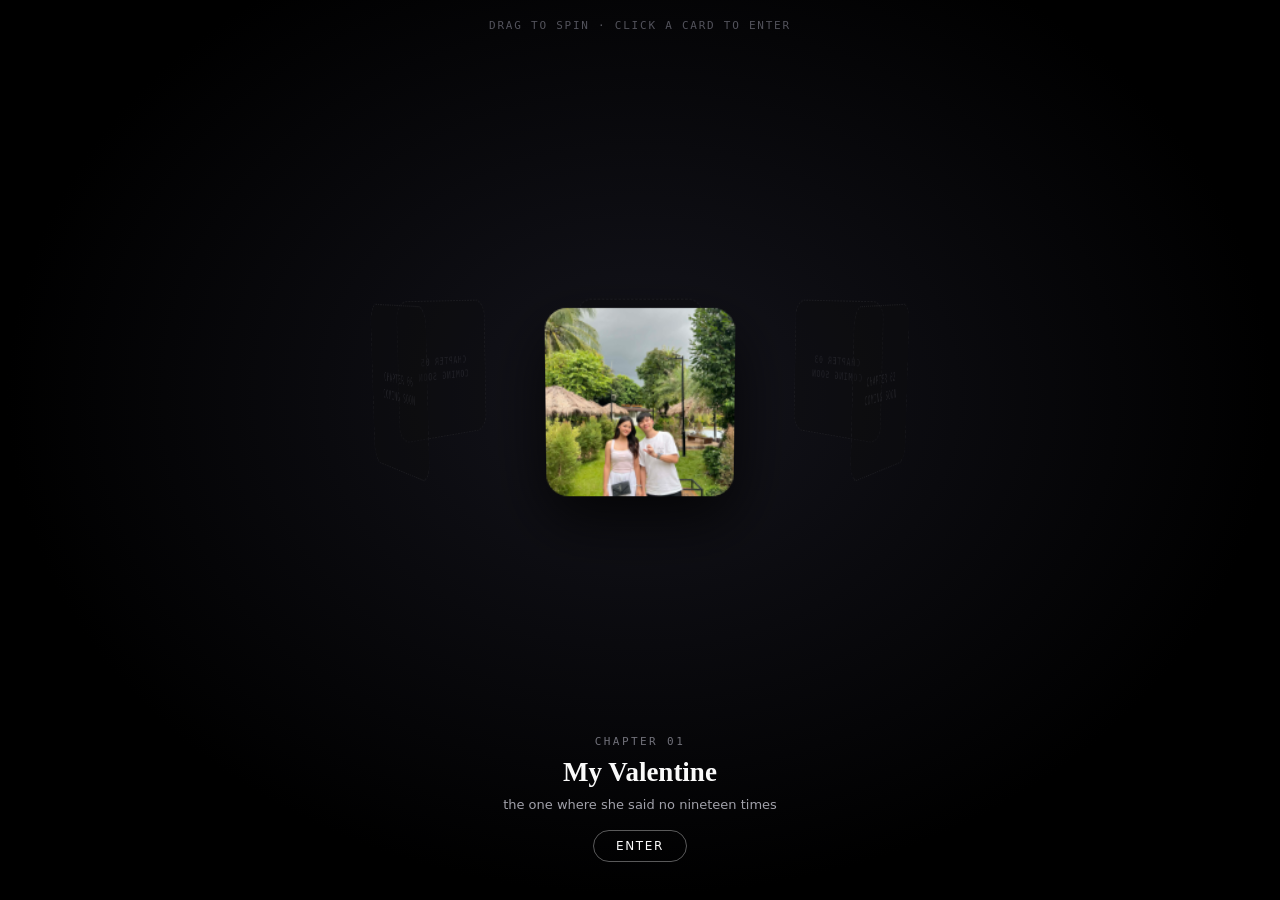
==== index.html @ c12fdde9 "feat: add chapter hub with static ring carousel" ====
<!DOCTYPE html>
<html lang="th">
<head>
  <meta charset="utf-8" />
  <meta name="viewport" content="width=device-width, initial-scale=1, maximum-scale=1" />
  <title>Chapters</title>
  <link rel="stylesheet" href="shared/base.css" />
</head>
<body>
  <main class="hub">
    <p class="hub-hint" id="hint">drag to spin &middot; click a card to enter</p>

    <div class="stage" id="stage">
      <div class="ring" id="ring"></div>
    </div>

    <div class="focus">
      <p class="focus-num" id="focusNum"></p>
      <h1 class="focus-name" id="focusName"></h1>
      <p class="focus-sub" id="focusSub"></p>
      <a class="focus-enter" id="focusEnter" href="#">Enter</a>
    </div>
  </main>

  <div class="fade" id="fade"></div>

  <script src="chapters.js"></script>
  <script src="shared/ring.js"></script>
  <script src="shared/hub.js"></script>
</body>
</html>
---- shared/base.css ----
:root {
  --card: 150px;
  --ink: #fafafa;
  --dim: #a1a1aa;
  --faint: #52525b;
}

* { box-sizing: border-box; }

html, body {
  margin: 0;
  height: 100%;
  background: #000;
  color: var(--ink);
  font-family: ui-sans-serif, system-ui, -apple-system, "Helvetica Neue", sans-serif;
  overscroll-behavior: none;
}

.hub {
  position: relative;
  height: 100%;
  overflow: hidden;
  background: radial-gradient(ellipse at 50% 44%, #14141c 0%, #000 70%);
}

.hub-hint {
  position: absolute;
  top: 20px;
  left: 0;
  right: 0;
  text-align: center;
  margin: 0;
  font: 400 11px/1 ui-monospace, monospace;
  color: var(--faint);
  letter-spacing: 0.16em;
  text-transform: uppercase;
}

.stage {
  position: absolute;
  inset: 0;
  perspective: 1200px;
  touch-action: none;          /* we handle drag ourselves */
  cursor: grab;
}
.stage:active { cursor: grabbing; }

.ring {
  position: absolute;
  top: 42%;
  left: 50%;
  width: 0;
  height: 0;
  transform-style: preserve-3d;
}

.card {
  position: absolute;
  width: var(--card);
  height: var(--card);
  top: calc(var(--card) / -2);
  left: calc(var(--card) / -2);
  border-radius: 18px;
  overflow: hidden;
  box-shadow: 0 20px 50px rgba(0, 0, 0, 0.8);
  background: #0e0e14;
  display: block;
  text-decoration: none;
  transition: opacity 0.25s ease, filter 0.25s ease;
}

.card img {
  width: 100%;
  height: 100%;
  object-fit: cover;
  display: block;
}

/* Cards rotated away from the viewer recede. Set by hub.js. */
.card[data-back="true"] { opacity: 0.45; filter: brightness(0.65) saturate(0.8); }

.card--ghost {
  border: 1.5px dashed rgba(255, 255, 255, 0.22);
  box-shadow: none;
  display: flex;
  align-items: center;
  justify-content: center;
  cursor: default;
}

.card--ghost span {
  font: 500 11px/1.5 ui-monospace, monospace;
  color: var(--faint);
  letter-spacing: 0.12em;
  text-transform: uppercase;
  text-align: center;
  padding: 0 14px;
}

.focus {
  position: absolute;
  left: 0;
  right: 0;
  bottom: 38px;
  text-align: center;
  pointer-events: none;
}
.focus > * { pointer-events: auto; }

.focus-num {
  margin: 0;
  font: 500 11px/1 ui-monospace, monospace;
  color: #71717a;
  letter-spacing: 0.22em;
}

.focus-name {
  margin: 9px 0 6px;
  font: 600 27px/1.25 ui-serif, Georgia, serif;
  color: var(--ink);
}

.focus-sub {
  margin: 0;
  font: 400 13px/1.4 ui-sans-serif, system-ui;
  color: var(--dim);
}

.focus-enter {
  display: inline-block;
  margin-top: 16px;
  padding: 9px 22px;
  border: 1px solid rgba(255, 255, 255, 0.35);
  border-radius: 999px;
  font: 500 12px/1 ui-sans-serif, system-ui;
  color: var(--ink);
  text-decoration: none;
  letter-spacing: 0.14em;
  text-transform: uppercase;
  transition: background 0.2s ease;
}
.focus-enter:hover { background: rgba(255, 255, 255, 0.12); }
.focus-enter[hidden] { display: none; }

.card:focus-visible,
.focus-enter:focus-visible {
  outline: 2px solid #a78bfa;
  outline-offset: 3px;
}

.fade {
  position: fixed;
  inset: 0;
  background: #000;
  opacity: 0;
  pointer-events: none;
  transition: opacity 0.45s ease;
  z-index: 100;
}
.fade[data-on="true"] { opacity: 1; }

@media (max-width: 620px) {
  :root { --card: 108px; }
  .focus-name { font-size: 21px; }
  .focus-sub { font-size: 12px; padding: 0 24px; }
}

@media (prefers-reduced-motion: reduce) {
  .card, .fade, .focus-enter { transition: none; }
  .ring { transition: none !important; }
}
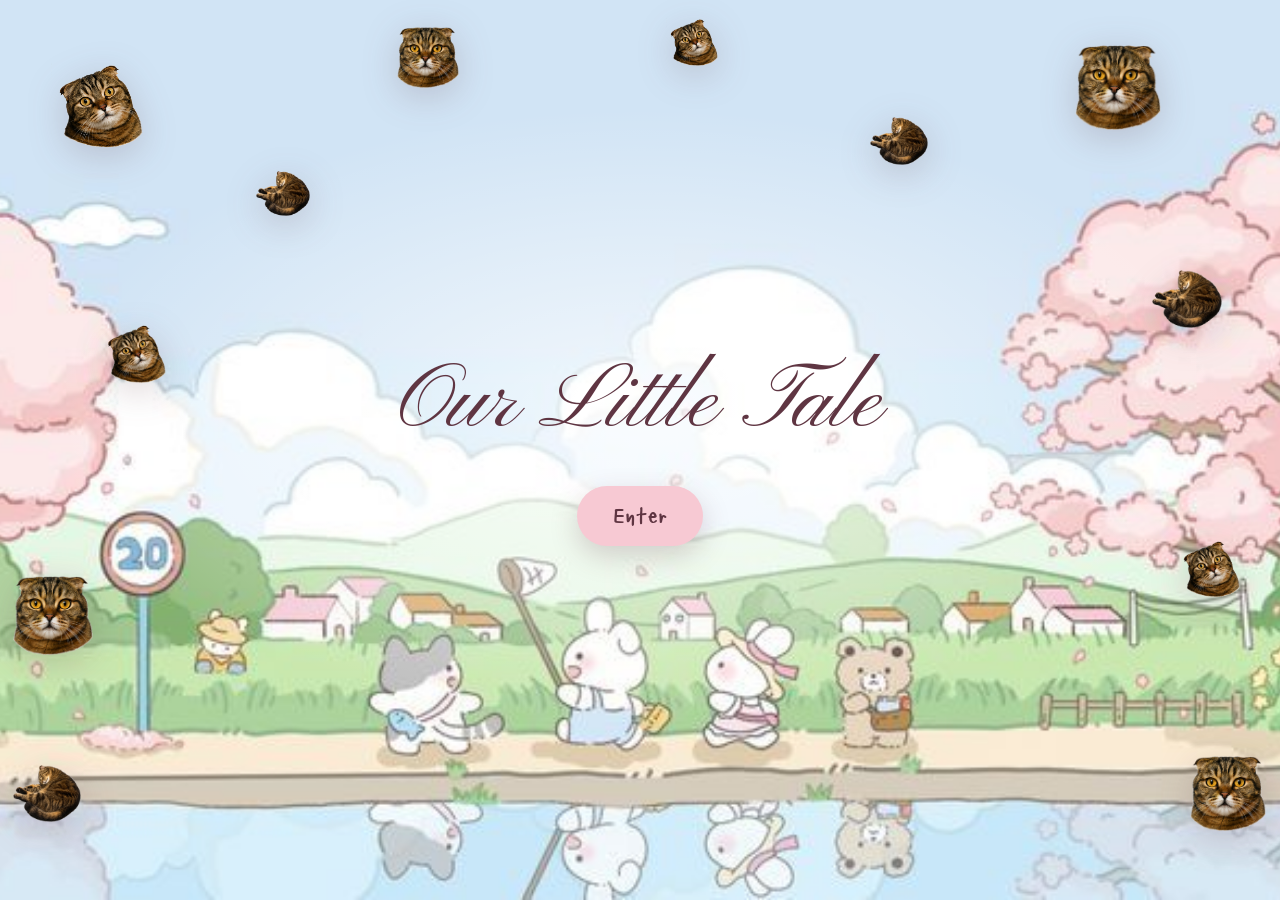
==== commit 43045a7a: "Rename chapter 2 to bring-m-home, add camera/webcam ending, reorganize assets Replaces the old 02-bi" ====
--- a/index.html
+++ b/index.html
@@ -4,17 +4,35 @@
   <meta charset="utf-8" />
   <meta name="viewport" content="width=device-width, initial-scale=1, maximum-scale=1" />
   <title>Chapters</title>
-  <link rel="stylesheet" href="shared/base.css" />
+  <script>
+    // Chapter 2's ending cuts here mid-flash (full white, held) rather than
+    // fading back down first — a real page load can't animate through the
+    // navigation itself, so #returnFlash starts pre-painted opaque (see
+    // base.css) and hub.js fades IT down instead once the hub underneath is
+    // ready, continuing the same flash rather than cutting hard into a dark
+    // hub. Every other visit needs that overlay gone before first paint, not
+    // faded — this has to run before body parses, or the hub would flash
+    // visible for a frame first either way.
+    var mbFromFlash = false;
+    try { mbFromFlash = window.sessionStorage.getItem("mybabe:fromFlash") === "1"; } catch (e) { /* storage unavailable */ }
+    if (!mbFromFlash) document.documentElement.classList.add("mb-no-return-flash");
+  </script>
+  <link rel="stylesheet" href="shared/fonts.css?v=full-restore" />
+  <link rel="stylesheet" href="shared/base.css?v=return-flash-long" />
+  <link rel="stylesheet" href="shared/prepage.css?v=full-restore" />
 </head>
 <body>
   <main class="hub">
-    <p class="hub-hint" id="hint">drag to spin &middot; click a card to enter</p>
+    <div class="hub-backdrop" data-layer="0" aria-hidden="true"></div>
+    <div class="hub-backdrop" data-layer="1" aria-hidden="true"></div>
+
+    <p class="hub-hint" id="hint">เลื่อนด้วย &larr; &rarr; &middot; กด Enter เพื่อเปิด</p>
 
     <div class="stage" id="stage">
       <div class="ring" id="ring"></div>
     </div>
 
-    <div class="focus">
+    <div class="focus" id="chapterSplash" aria-live="polite">
       <p class="focus-num" id="focusNum"></p>
       <h1 class="focus-name" id="focusName"></h1>
       <p class="focus-sub" id="focusSub"></p>
@@ -22,10 +40,25 @@
     </div>
   </main>
 
+  <button class="music" id="musicBtn" type="button" aria-pressed="false"
+          aria-label="เปิดเพลง">&#128266;</button>
+
+  <div class="prepage" id="prepage" hidden>
+    <div class="prepage-art" aria-hidden="true"></div>
+    <div class="prepage-cats" id="prepageCats" aria-hidden="true"></div>
+    <div class="prepage-inner">
+      <h1 class="prepage-title">Our Little Tale</h1>
+      <button class="prepage-btn" id="prepageBtn" type="button">Enter</button>
+    </div>
+  </div>
+
   <div class="fade" id="fade"></div>
+  <div class="return-flash" id="returnFlash"></div>
 
-  <script src="chapters.js"></script>
-  <script src="shared/ring.js"></script>
-  <script src="shared/hub.js"></script>
+  <script src="chapters.js?v=full-restore"></script>
+  <script src="shared/ring.js?v=chapter2-sunset"></script>
+  <script src="shared/hub.js?v=return-flash-long"></script>
+  <script src="shared/music.js?v=full-restore"></script>
+  <script src="shared/prepage.js?v=normal-ting"></script>
 </body>
 </html>
--- a/shared/fonts.css
+++ b/shared/fonts.css
@@ -0,0 +1,68 @@
+/*
+ * Two display faces, split by script: Pinyon Script for Latin, iannnnn-DOG for
+ * Thai. Both are scoped with `unicode-range`, so a heading mixing English and
+ * Thai picks the right face per glyph automatically and neither stack needs to
+ * know which language a title happens to be in.
+ *
+ * Pinyon Script is self-hosted rather than linked from Google's CDN: the page
+ * then works with no network and makes no third-party request. Taken from Google
+ * Fonts (the canonical source for it) under the SIL Open Font License — see
+ * fonts/OFL.txt.
+ */
+@font-face {
+  font-family: "Pinyon Script";
+  src: url("fonts/pinyon-script-latin.woff2") format("woff2");
+  font-weight: 400;
+  font-style: normal;
+  font-display: swap;
+  unicode-range: U+0000-00FF, U+0131, U+0152-0153, U+02BB-02BC, U+02C6, U+02DA,
+                 U+02DC, U+2000-206F, U+2122, U+2212, U+FEFF, U+FFFD;
+}
+
+@font-face {
+  font-family: "Pinyon Script";
+  src: url("fonts/pinyon-script-latin-ext.woff2") format("woff2");
+  font-weight: 400;
+  font-style: normal;
+  font-display: swap;
+  unicode-range: U+0100-02BA, U+02BD-02C5, U+02C7-02CC, U+02CE-02D7, U+02DD-02FF,
+                 U+1E00-1E9F, U+1EF2-1EFF, U+2020, U+20A0-20AB, U+20AD-20C0,
+                 U+2113, U+2C60-2C7F, U+A720-A7FF;
+}
+
+/*
+ * Thai display face: iannnnn-DOG (หมา), from f0nt.com. Converted from the
+ * released ttf to woff2, which halved it — 115KB to 46KB per weight.
+ *
+ * Two static weights, declared separately. NOT one face with `font-weight: 400
+ * 700`: that syntax describes a variable font's axis, and claiming a range a
+ * static file does not have makes the browser synthesise the weights it was
+ * promised instead of using the real Bold that shipped alongside.
+ *
+ * `unicode-range` covers Latin AND Thai, because iannnnn-DOG ships all 95 Basic
+ * Latin glyphs — so a line like "กด spacebar" is one typeface throughout instead
+ * of Thai in a handwritten face and the English word in the system sans.
+ *
+ * The hub's title is unaffected: Pinyon Script sits BEFORE iannnnn-DOG in
+ * --serif, so it still claims Latin there. Order in the stack decides, not this.
+ *
+ * The released zip also has a Light weight, not shipped here — nothing on the
+ * site asks for 300, and it would be a third file downloaded for nothing.
+ */
+@font-face {
+  font-family: "iannnnn-DOG";
+  src: url("fonts/iannnnn-DOG-regular.woff2") format("woff2");
+  font-weight: 400;
+  font-style: normal;
+  font-display: swap;
+  unicode-range: U+0020-00FF, U+0E00-0E7F;
+}
+
+@font-face {
+  font-family: "iannnnn-DOG";
+  src: url("fonts/iannnnn-DOG-bold.woff2") format("woff2");
+  font-weight: 700;
+  font-style: normal;
+  font-display: swap;
+  unicode-range: U+0020-00FF, U+0E00-0E7F;
+}
--- a/shared/base.css
+++ b/shared/base.css
@@ -1,8 +1,16 @@
 :root {
-  --card: 150px;
-  --ink: #fafafa;
-  --dim: #a1a1aa;
-  --faint: #52525b;
+  --card: 220px;
+  --bg: #fff8de;
+  --brand: #b3ebf2;
+  --brand-alt: #ffc5d3;
+  --ink: #0e5a66;
+  --dim: rgba(14, 90, 102, 0.82);
+  --faint: rgba(14, 90, 102, 0.62);
+  --panel: rgba(179, 235, 242, 0.35);
+  --exit: #0b1020;
+  --serif: "Pinyon Script", "iannnnn-DOG", ui-serif, Georgia, "Noto Serif Thai", serif;
+  --sans: "iannnnn-DOG", ui-sans-serif, system-ui, -apple-system, "Noto Sans Thai", sans-serif;
+  --backdrop-fade: 1400ms;
 }
 
 * { box-sizing: border-box; }
@@ -10,9 +18,9 @@
 html, body {
   margin: 0;
   height: 100%;
-  background: #000;
-  color: var(--ink);
-  font-family: ui-sans-serif, system-ui, -apple-system, "Helvetica Neue", sans-serif;
+  background: var(--bg);
+  color: var(--ink);
+  font-family: var(--sans);
   overscroll-behavior: none;
 }
 
@@ -20,16 +28,36 @@
   position: relative;
   height: 100%;
   overflow: hidden;
-  background: radial-gradient(ellipse at 50% 44%, #14141c 0%, #000 70%);
-}
+  background: var(--bg) url("background/default.jpg") center / cover no-repeat;
+}
+
+.hub-backdrop {
+  position: absolute;
+  inset: 0;
+  background-position: center;
+  background-size: cover;
+  background-repeat: no-repeat;
+  opacity: 0;
+  pointer-events: none;
+  transition: opacity var(--backdrop-fade) ease;
+}
+.hub-backdrop[data-on="true"] {
+  opacity: 1;
+}
+.stage { z-index: 2; }
+.hub-hint, .focus { z-index: 3; }
 
 .hub-hint {
   position: absolute;
   top: 20px;
-  left: 0;
-  right: 0;
+  left: 50%;
+  transform: translateX(-50%);
   text-align: center;
   margin: 0;
+  padding: 7px 15px;
+  border-radius: 999px;
+  background: color-mix(in srgb, var(--bg) 76%, transparent);
+  backdrop-filter: blur(6px);
   font: 400 11px/1 ui-monospace, monospace;
   color: var(--faint);
   letter-spacing: 0.16em;
@@ -62,8 +90,8 @@
   left: calc(var(--card) / -2);
   border-radius: 18px;
   overflow: hidden;
-  box-shadow: 0 20px 50px rgba(0, 0, 0, 0.8);
-  background: #0e0e14;
+  box-shadow: 0 14px 34px rgba(20, 60, 70, 0.22);
+  background: #fff;
   display: block;
   text-decoration: none;
   transition: opacity 0.25s ease, filter 0.25s ease;
@@ -77,10 +105,11 @@
 }
 
 /* Cards rotated away from the viewer recede. Set by hub.js. */
-.card[data-back="true"] { opacity: 0.45; filter: brightness(0.65) saturate(0.8); }
+.card[data-back="true"] { opacity: 0.55; filter: saturate(0.72); }
 
 .card--ghost {
-  border: 1.5px dashed rgba(255, 255, 255, 0.22);
+  border: 1.5px dashed color-mix(in srgb, var(--ink) 26%, transparent);
+  background: var(--panel);
   box-shadow: none;
   display: flex;
   align-items: center;
@@ -89,10 +118,9 @@
 }
 
 .card--ghost span {
-  font: 500 11px/1.5 ui-monospace, monospace;
+  font: 500 13px/1.5 var(--sans);
   color: var(--faint);
-  letter-spacing: 0.12em;
-  text-transform: uppercase;
+  letter-spacing: 0.02em;
   text-align: center;
   padding: 0 14px;
 }
@@ -104,6 +132,15 @@
   bottom: 38px;
   text-align: center;
   pointer-events: none;
+  width: fit-content;
+  max-width: min(680px, calc(100vw - 36px));
+  margin: 0 auto;
+  padding: 20px 28px 22px;
+  border-radius: 24px;
+  background: color-mix(in srgb, var(--bg) 58%, transparent);
+  backdrop-filter: blur(6px);
+  opacity: 0;
+  filter: blur(7px);
 }
 .focus > * { pointer-events: auto; }
 
@@ -116,31 +153,49 @@
 
 .focus-name {
   margin: 9px 0 6px;
-  font: 600 27px/1.25 ui-serif, Georgia, serif;
+  font: 600 34px/1.25 var(--serif);
   color: var(--ink);
 }
 
 .focus-sub {
   margin: 0;
-  font: 400 13px/1.4 ui-sans-serif, system-ui;
+  font: 400 13px/1.45 var(--sans);
   color: var(--dim);
 }
 
 .focus-enter {
   display: inline-block;
   margin-top: 16px;
-  padding: 9px 22px;
-  border: 1px solid rgba(255, 255, 255, 0.35);
+  padding: 11px 26px;
+  border: 1px solid color-mix(in srgb, var(--ink) 28%, transparent);
   border-radius: 999px;
-  font: 500 12px/1 ui-sans-serif, system-ui;
+  background: var(--brand);
+  font: 400 15px/1 var(--sans);
   color: var(--ink);
   text-decoration: none;
-  letter-spacing: 0.14em;
-  text-transform: uppercase;
+  letter-spacing: 0.02em;
   transition: background 0.2s ease;
 }
-.focus-enter:hover { background: rgba(255, 255, 255, 0.12); }
+.focus-enter:hover { background: var(--brand-alt); }
 .focus-enter[hidden] { display: none; }
+
+.music {
+  position: fixed;
+  top: 20px;
+  right: 20px;
+  z-index: 5;
+  width: 42px;
+  height: 42px;
+  padding: 0;
+  border: 1px solid rgba(255, 255, 255, 0.28);
+  border-radius: 50%;
+  background: color-mix(in srgb, var(--brand) 55%, #fff);
+  color: var(--ink);
+  font-size: 17px;
+  cursor: pointer;
+}
+.music[data-on="true"] { background: var(--brand); }
+.music:focus-visible { outline: 2px solid #a78bfa; outline-offset: 3px; }
 
 .card:focus-visible,
 .focus-enter:focus-visible {
@@ -151,7 +206,7 @@
 .fade {
   position: fixed;
   inset: 0;
-  background: #000;
+  background: var(--exit);
   opacity: 0;
   pointer-events: none;
   transition: opacity 0.45s ease;
@@ -159,13 +214,28 @@
 }
 .fade[data-on="true"] { opacity: 1; }
 
+/* Continues chapter 2's ending flash rather than cutting hard into the hub —
+   see the inline script in index.html's <head> for why this starts
+   pre-painted opaque instead of being faded up by script. Cream (#fff8ea) to
+   match that flash's own color, not --exit's dark navy (.fade above), which
+   is for the opposite direction (hub -> chapter). hub.js fades this out once
+   the hub is ready; html.mb-no-return-flash (set before body parses, for
+   every visit that ISN'T that ending) hides it instantly instead so it
+   never paints for a normal visit. */
+.return-flash { position: fixed; inset: 0; z-index: 200; background: #fff8ea;
+  opacity: 1; pointer-events: none; transition: opacity 2.2s ease; }
+.return-flash.out { opacity: 0; }
+html.mb-no-return-flash .return-flash { display: none; }
+
 @media (max-width: 620px) {
-  :root { --card: 108px; }
-  .focus-name { font-size: 21px; }
-  .focus-sub { font-size: 12px; padding: 0 24px; }
+  :root { --card: 150px; }
+  .focus-name { font-size: 26px; }
+  .focus-sub { font-size: 12px; }
+  .music { top: 14px; right: 14px; width: 38px; height: 38px; }
 }
 
 @media (prefers-reduced-motion: reduce) {
-  .card, .fade, .focus-enter { transition: none; }
+  .card, .fade, .return-flash, .focus-enter { transition: none; }
   .ring { transition: none !important; }
-}
+  .focus { opacity: 1 !important; filter: none !important; }
+}
--- a/shared/prepage.css
+++ b/shared/prepage.css
@@ -0,0 +1,95 @@
+/*
+ * The prepage: a cover in front of the ring hub. Uses base.css's palette and
+ * type, so it is the same page, not a second theme.
+ */
+.prepage {
+  /* Its own palette, pulled from background/default.jpg. Scoped here rather than
+     in base.css so the ring hub behind it keeps its cyan theme untouched. */
+  /* Pale sky, to match background/predefault.jpg — this is what shows before the
+     image loads and behind it at aspect ratios it cannot cover. */
+  --pre-bg: #e6f0f7;
+  --pre-ink: #5f3542;
+  --pre-brand: #f7c9d3;
+  --pre-brand-alt: #a9ccc7;
+
+  position: fixed;
+  inset: 0;
+  z-index: 8;
+  display: flex;
+  align-items: center;
+  justify-content: center;
+  overflow: hidden;
+  background: var(--pre-bg);
+  transition: opacity 0.6s ease;
+}
+.prepage[hidden] { display: none; }
+.prepage[data-going="true"] { opacity: 0; pointer-events: none; }
+
+.prepage-art {
+  position: absolute;
+  inset: 0;
+  background-image: url("background/predefault.jpg");
+  background-size: cover;
+  background-position: center;
+}
+/*
+ * A light veil behind the title only. Much weaker than a full wash: the centre
+ * of this art is already pale cloud, so the mauve type reads against it without
+ * help, and washing it out would hide the illustration the page is here to show.
+ */
+.prepage-art::after {
+  content: "";
+  position: absolute;
+  inset: 0;
+  background: radial-gradient(ellipse 46% 34% at 50% 46%,
+              rgba(255, 255, 255, 0.72) 0%, rgba(255, 255, 255, 0.34) 55%,
+              rgba(255, 255, 255, 0) 100%);
+}
+
+.prepage-cats { position: absolute; inset: 0; pointer-events: none; }
+
+.prepage-cat {
+  position: absolute;
+  width: var(--size, 96px);
+  height: auto;
+  filter: drop-shadow(0 8px 18px rgba(95, 53, 66, 0.22));
+  animation: prepage-drift var(--dur, 4s) ease-in-out var(--delay, 0s) infinite;
+}
+
+@keyframes prepage-drift {
+  0%   { transform: translate3d(0, 0, 0) rotate(var(--tilt, 0deg)); }
+  50%  { transform: translate3d(0, var(--rise, -12px), 0) rotate(calc(var(--tilt, 0deg) + var(--spin, 4deg))); }
+  100% { transform: translate3d(0, 0, 0) rotate(var(--tilt, 0deg)); }
+}
+
+.prepage-inner { position: relative; z-index: 1; text-align: center; padding: 24px; }
+
+.prepage-title {
+  margin: 0 0 30px;
+  font-family: var(--serif);
+  font-weight: 400;
+  font-size: clamp(44px, 11vw, 92px);
+  line-height: 1.1;
+  color: var(--pre-ink);
+}
+
+.prepage-btn {
+  border: 0;
+  border-radius: 999px;
+  padding: 16px 36px;
+  cursor: pointer;
+  font-family: var(--sans);
+  font-size: clamp(15px, 3.6vw, 20px);
+  font-weight: 700;
+  color: var(--pre-ink);
+  background: var(--pre-brand);
+  box-shadow: 0 10px 28px rgba(95, 53, 66, 0.22);
+  transition: background 0.2s ease, transform 0.2s ease;
+}
+.prepage-btn:hover { transform: scale(1.04); background: var(--pre-brand-alt); }
+.prepage-btn:focus-visible { outline: 2px solid var(--pre-ink); outline-offset: 3px; }
+
+@media (prefers-reduced-motion: reduce) {
+  .prepage-cat { animation: none; }
+  .prepage, .prepage-btn { transition-duration: 1ms; }
+}
